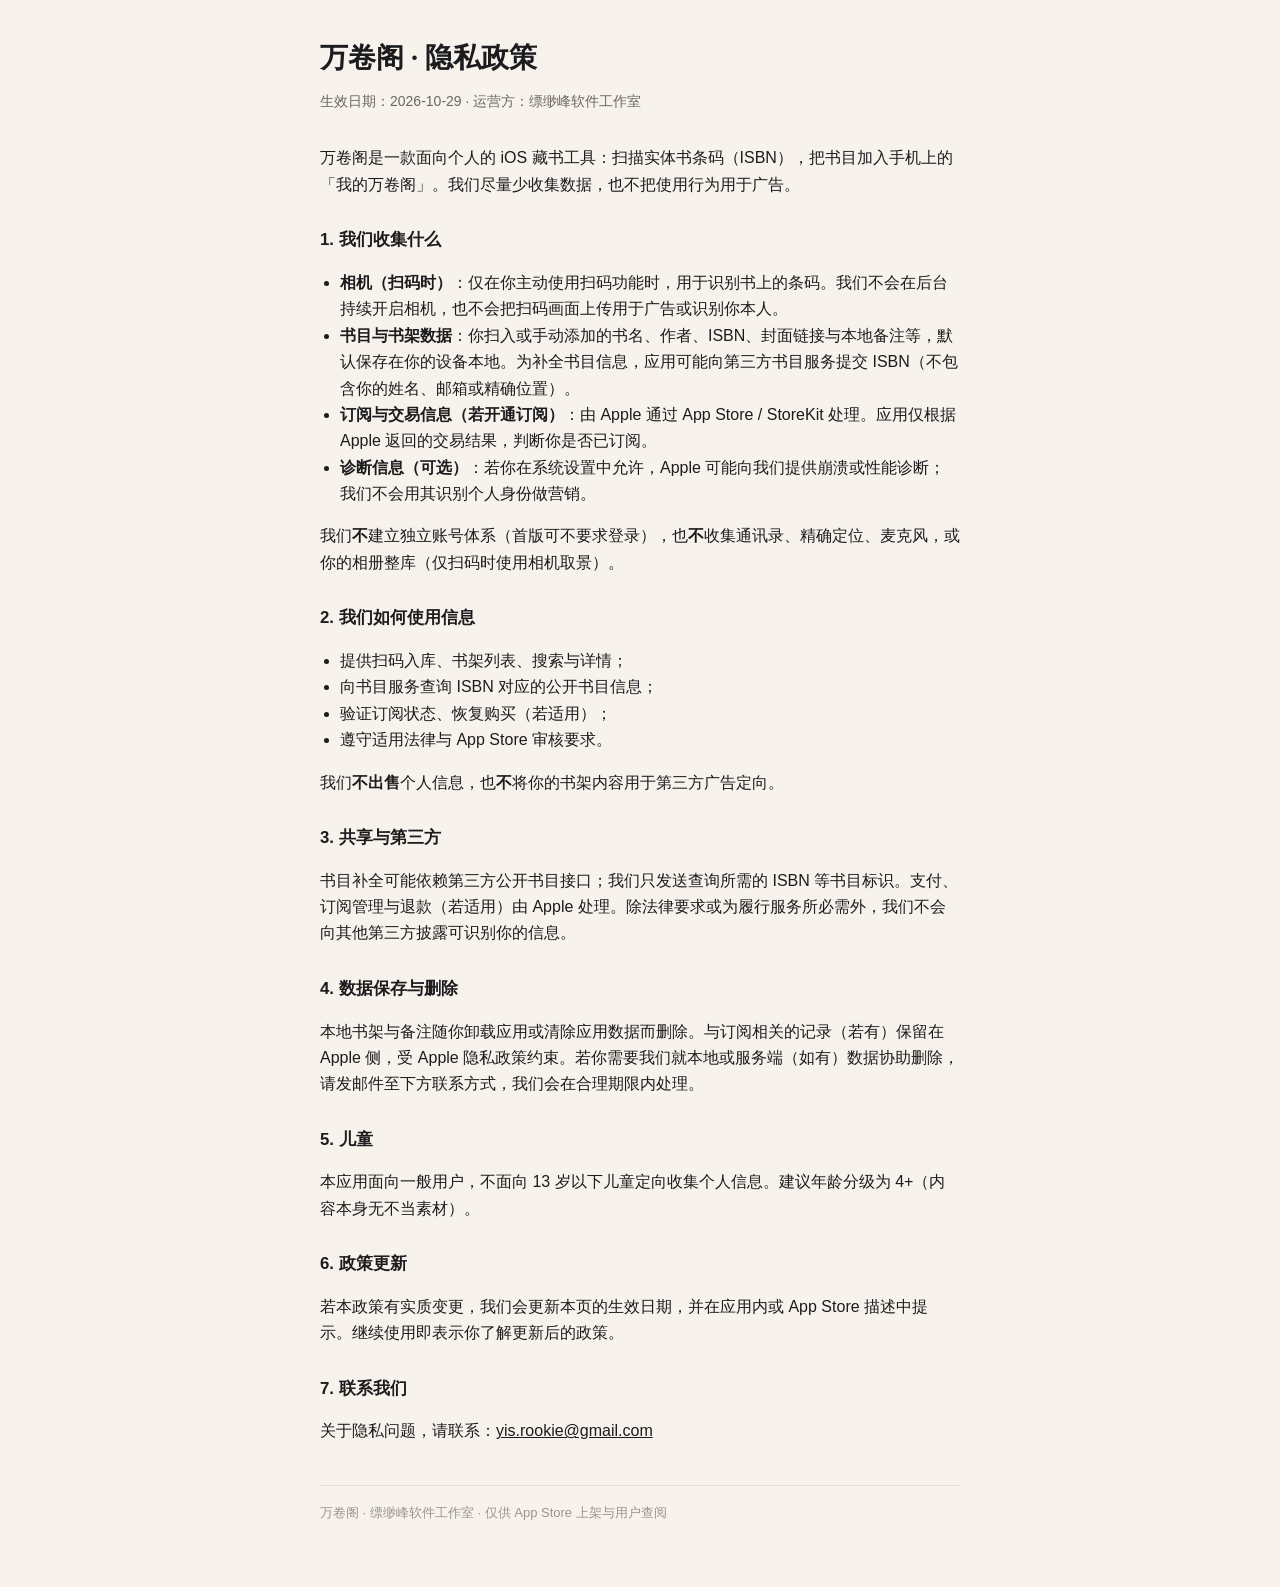
==== wanjuan-ge/privacy.html @ 27b262f0 "Add 万卷阁 privacy policy and terms for App Store Host static legal pages under /wanjuan-ge for App Sto" ====
<!DOCTYPE html>
<html lang="zh-Hans">
<head>
<meta charset="utf-8">
<meta name="viewport" content="width=device-width, initial-scale=1">
<title>万卷阁 · 隐私政策</title>
<style>
  :root { color-scheme: light; }
  body { margin: 0; font-family: -apple-system, BlinkMacSystemFont, "PingFang SC", "Hiragino Sans GB", "Microsoft YaHei", sans-serif; background: #F7F3EC; color: #1C1C1E; line-height: 1.65; }
  main { max-width: 40rem; margin: 0 auto; padding: 2.5rem 1.25rem 4rem; }
  h1 { font-family: "New York", "Songti SC", "Songti TC", serif; font-weight: 600; font-size: 1.75rem; line-height: 1.3; margin: 0 0 0.5rem; }
  .meta { color: #6B6560; font-size: 0.875rem; margin-bottom: 2rem; }
  h2 { font-size: 1.05rem; margin: 1.75rem 0 0.5rem; }
  p, li { color: #1C1C1E; font-size: 1rem; }
  ul { padding-left: 1.25rem; }
  a { color: #1C1C1E; }
  footer { margin-top: 2.5rem; padding-top: 1rem; border-top: 1px solid #E5DFD6; color: #9A948C; font-size: 0.8125rem; }
</style>
</head>
<body>
<main>
  <h1>万卷阁 · 隐私政策</h1>
  <p class="meta">生效日期：2026-10-29 · 运营方：缥缈峰软件工作室</p>

  <p>万卷阁是一款面向个人的 iOS 藏书工具：扫描实体书条码（ISBN），把书目加入手机上的「我的万卷阁」。我们尽量少收集数据，也不把使用行为用于广告。</p>

  <h2>1. 我们收集什么</h2>
  <ul>
    <li><strong>相机（扫码时）</strong>：仅在你主动使用扫码功能时，用于识别书上的条码。我们不会在后台持续开启相机，也不会把扫码画面上传用于广告或识别你本人。</li>
    <li><strong>书目与书架数据</strong>：你扫入或手动添加的书名、作者、ISBN、封面链接与本地备注等，默认保存在你的设备本地。为补全书目信息，应用可能向第三方书目服务提交 ISBN（不包含你的姓名、邮箱或精确位置）。</li>
    <li><strong>订阅与交易信息（若开通订阅）</strong>：由 Apple 通过 App Store / StoreKit 处理。应用仅根据 Apple 返回的交易结果，判断你是否已订阅。</li>
    <li><strong>诊断信息（可选）</strong>：若你在系统设置中允许，Apple 可能向我们提供崩溃或性能诊断；我们不会用其识别个人身份做营销。</li>
  </ul>
  <p>我们<strong>不</strong>建立独立账号体系（首版可不要求登录），也<strong>不</strong>收集通讯录、精确定位、麦克风，或你的相册整库（仅扫码时使用相机取景）。</p>

  <h2>2. 我们如何使用信息</h2>
  <ul>
    <li>提供扫码入库、书架列表、搜索与详情；</li>
    <li>向书目服务查询 ISBN 对应的公开书目信息；</li>
    <li>验证订阅状态、恢复购买（若适用）；</li>
    <li>遵守适用法律与 App Store 审核要求。</li>
  </ul>
  <p>我们<strong>不出售</strong>个人信息，也<strong>不</strong>将你的书架内容用于第三方广告定向。</p>

  <h2>3. 共享与第三方</h2>
  <p>书目补全可能依赖第三方公开书目接口；我们只发送查询所需的 ISBN 等书目标识。支付、订阅管理与退款（若适用）由 Apple 处理。除法律要求或为履行服务所必需外，我们不会向其他第三方披露可识别你的信息。</p>

  <h2>4. 数据保存与删除</h2>
  <p>本地书架与备注随你卸载应用或清除应用数据而删除。与订阅相关的记录（若有）保留在 Apple 侧，受 Apple 隐私政策约束。若你需要我们就本地或服务端（如有）数据协助删除，请发邮件至下方联系方式，我们会在合理期限内处理。</p>

  <h2>5. 儿童</h2>
  <p>本应用面向一般用户，不面向 13 岁以下儿童定向收集个人信息。建议年龄分级为 4+（内容本身无不当素材）。</p>

  <h2>6. 政策更新</h2>
  <p>若本政策有实质变更，我们会更新本页的生效日期，并在应用内或 App Store 描述中提示。继续使用即表示你了解更新后的政策。</p>

  <h2>7. 联系我们</h2>
  <p>关于隐私问题，请联系：<a href="mailto:yis.rookie@gmail.com">yis.rookie@gmail.com</a></p>

  <footer>万卷阁 · 缥缈峰软件工作室 · 仅供 App Store 上架与用户查阅</footer>
</main>
</body>
</html>
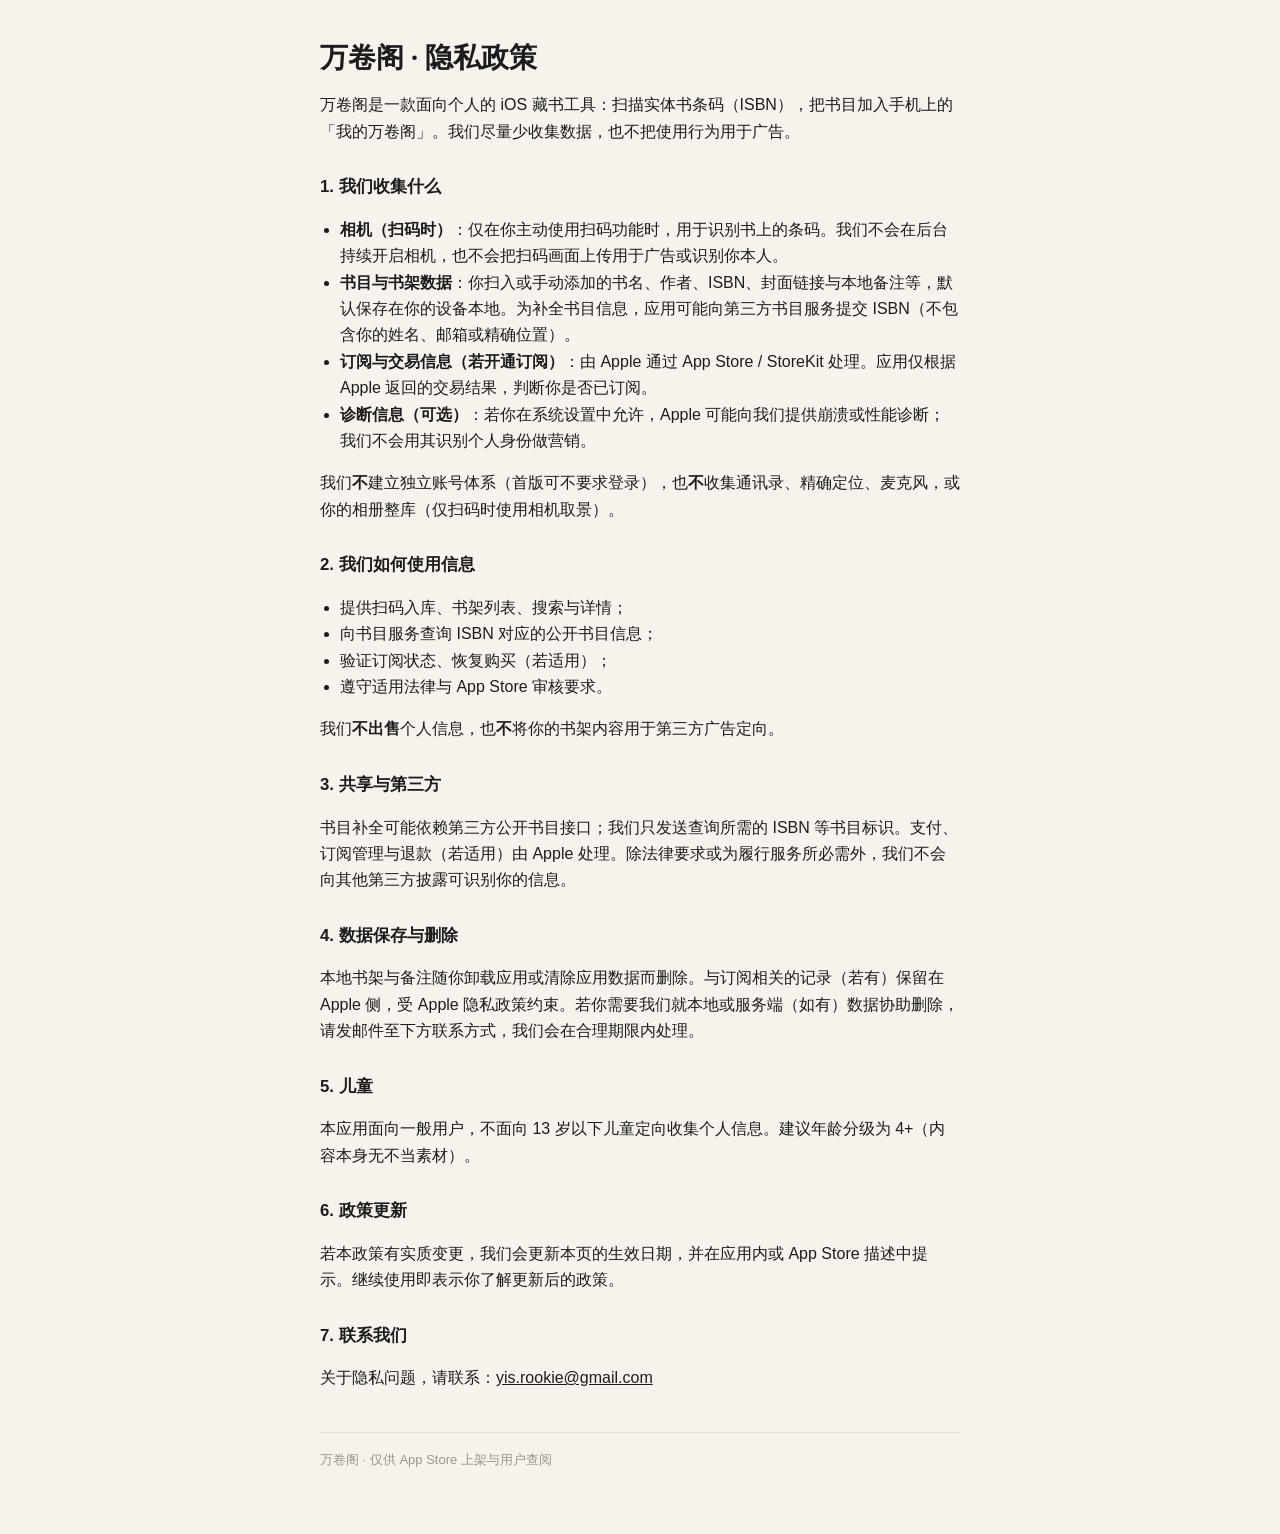
==== commit 132a2ab8: "Replace 缥缈峰软件工作室 with 万卷阁 on legal pages Drop the operator line and name 万卷阁 as the rights holder.  " ====
--- a/wanjuan-ge/privacy.html
+++ b/wanjuan-ge/privacy.html
@@ -20,7 +20,6 @@
 <body>
 <main>
   <h1>万卷阁 · 隐私政策</h1>
-  <p class="meta">生效日期：2026-10-29 · 运营方：缥缈峰软件工作室</p>
 
   <p>万卷阁是一款面向个人的 iOS 藏书工具：扫描实体书条码（ISBN），把书目加入手机上的「我的万卷阁」。我们尽量少收集数据，也不把使用行为用于广告。</p>
 
@@ -57,7 +56,7 @@
   <h2>7. 联系我们</h2>
   <p>关于隐私问题，请联系：<a href="mailto:yis.rookie@gmail.com">yis.rookie@gmail.com</a></p>
 
-  <footer>万卷阁 · 缥缈峰软件工作室 · 仅供 App Store 上架与用户查阅</footer>
+  <footer>万卷阁 · 仅供 App Store 上架与用户查阅</footer>
 </main>
 </body>
 </html>
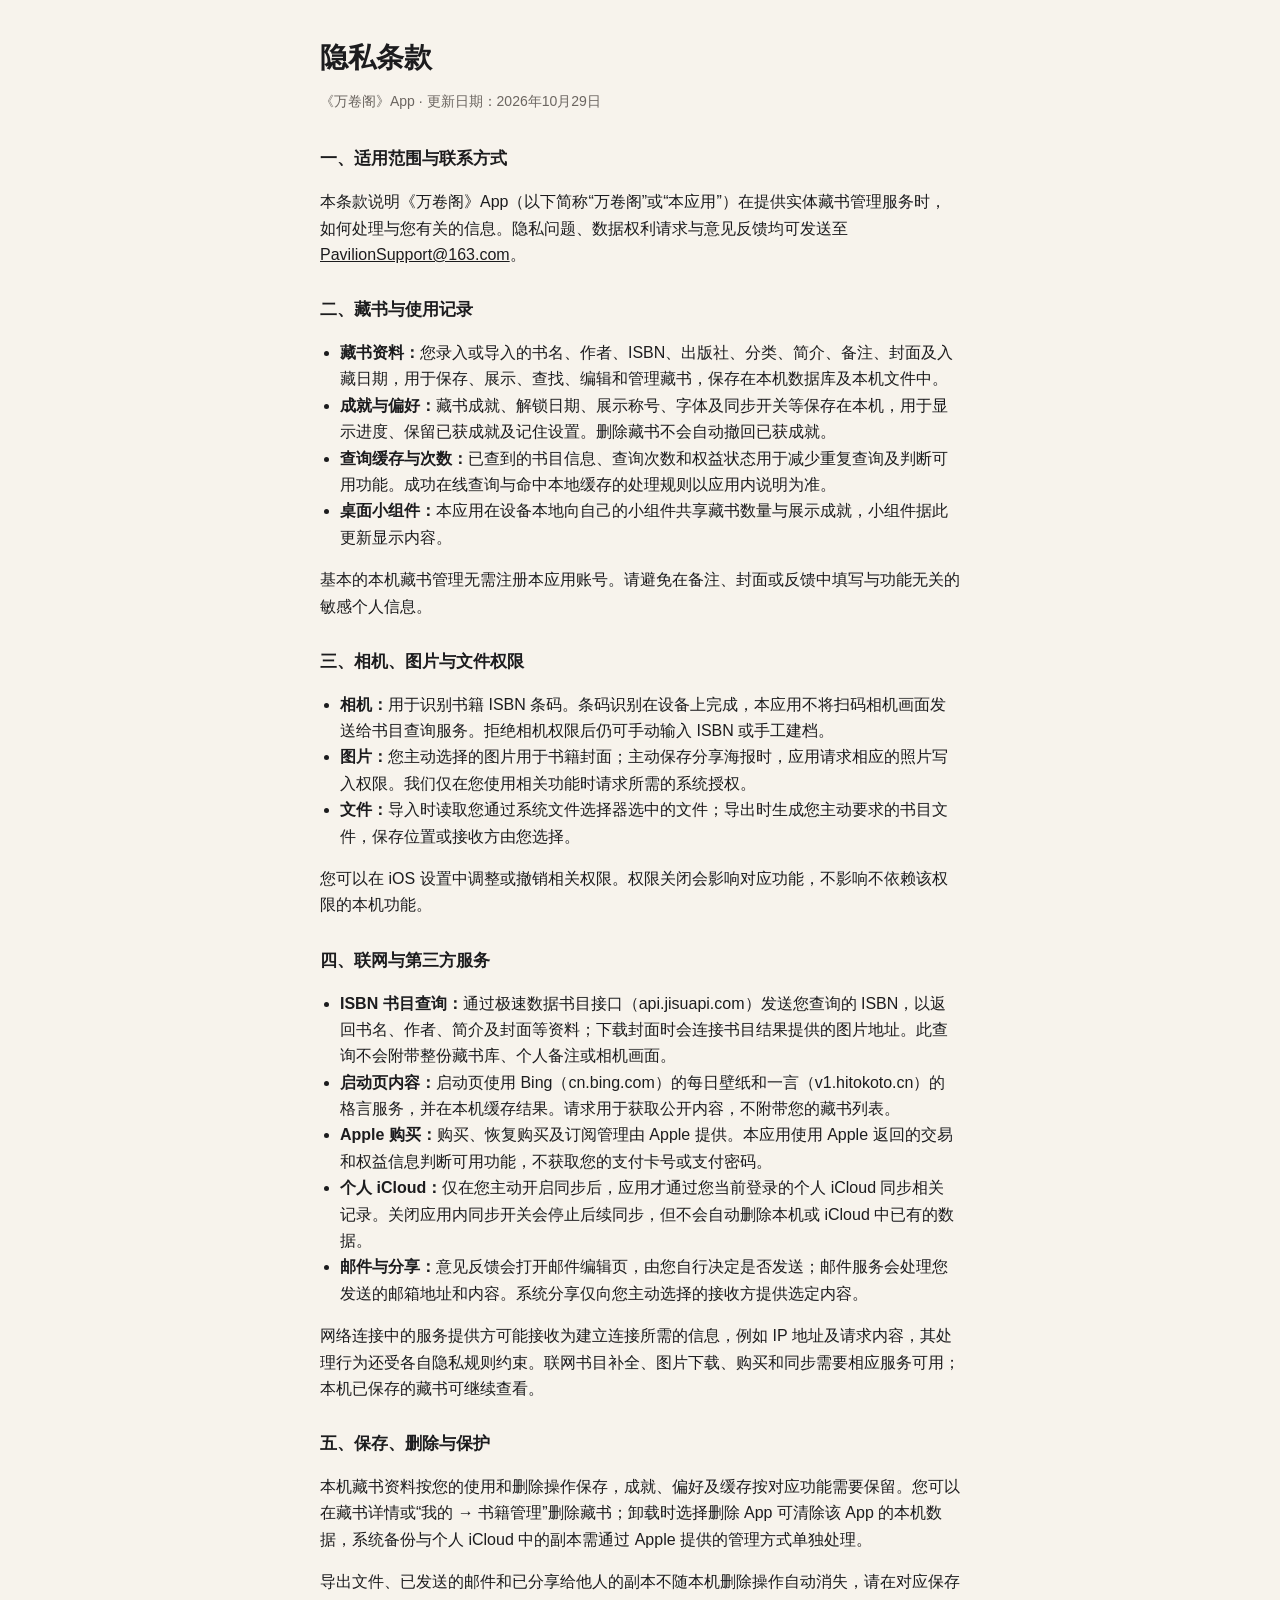
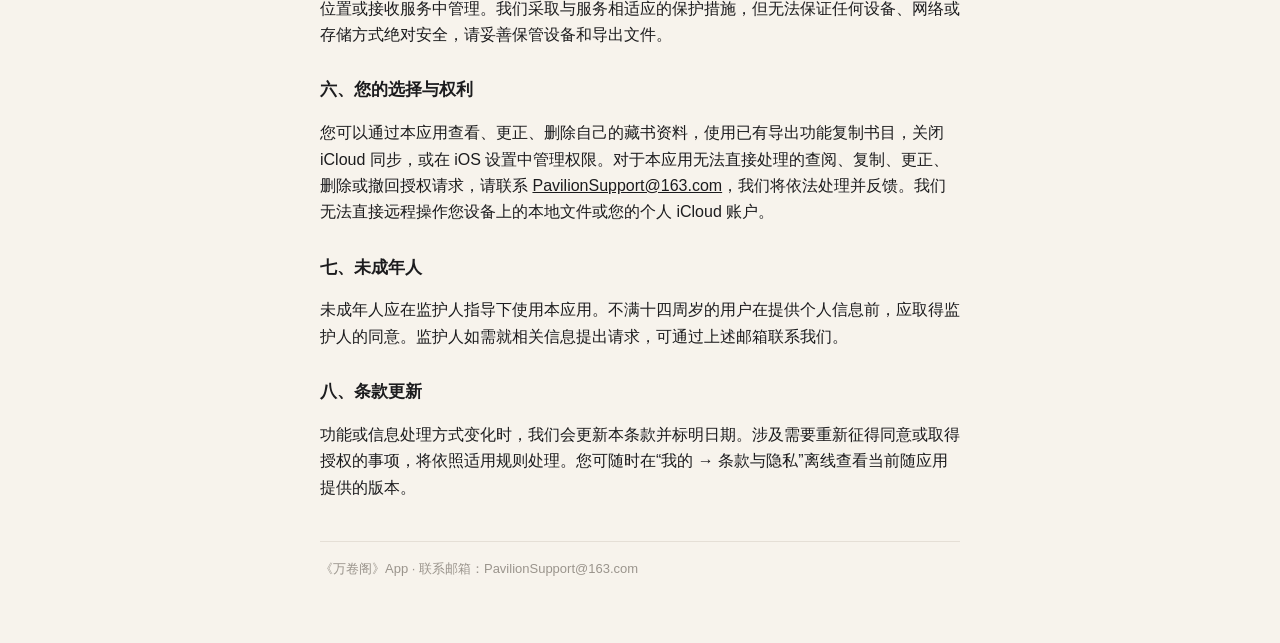
==== commit 3b1ef952: "万卷阁：替换隐私条款与用户协议全文 Co-authored-by: Rookie <0510rookie@gmail.com>" ====
--- a/wanjuan-ge/privacy.html
+++ b/wanjuan-ge/privacy.html
@@ -3,7 +3,7 @@
 <head>
 <meta charset="utf-8">
 <meta name="viewport" content="width=device-width, initial-scale=1">
-<title>万卷阁 · 隐私政策</title>
+<title>万卷阁 · 隐私条款</title>
 <style>
   :root { color-scheme: light; }
   body { margin: 0; font-family: -apple-system, BlinkMacSystemFont, "PingFang SC", "Hiragino Sans GB", "Microsoft YaHei", sans-serif; background: #F7F3EC; color: #1C1C1E; line-height: 1.65; }
@@ -19,44 +19,53 @@
 </head>
 <body>
 <main>
-  <h1>万卷阁 · 隐私政策</h1>
+  <h1>隐私条款</h1>
+  <p class="meta">《万卷阁》App · 更新日期：2026年10月29日</p>
 
-  <p>万卷阁是一款面向个人的 iOS 藏书工具：扫描实体书条码（ISBN），把书目加入手机上的「我的万卷阁」。我们尽量少收集数据，也不把使用行为用于广告。</p>
+  <h2>一、适用范围与联系方式</h2>
+  <p>本条款说明《万卷阁》App（以下简称“万卷阁”或“本应用”）在提供实体藏书管理服务时，如何处理与您有关的信息。隐私问题、数据权利请求与意见反馈均可发送至 <a href="mailto:PavilionSupport@163.com">PavilionSupport@163.com</a>。</p>
 
-  <h2>1. 我们收集什么</h2>
+  <h2>二、藏书与使用记录</h2>
   <ul>
-    <li><strong>相机（扫码时）</strong>：仅在你主动使用扫码功能时，用于识别书上的条码。我们不会在后台持续开启相机，也不会把扫码画面上传用于广告或识别你本人。</li>
-    <li><strong>书目与书架数据</strong>：你扫入或手动添加的书名、作者、ISBN、封面链接与本地备注等，默认保存在你的设备本地。为补全书目信息，应用可能向第三方书目服务提交 ISBN（不包含你的姓名、邮箱或精确位置）。</li>
-    <li><strong>订阅与交易信息（若开通订阅）</strong>：由 Apple 通过 App Store / StoreKit 处理。应用仅根据 Apple 返回的交易结果，判断你是否已订阅。</li>
-    <li><strong>诊断信息（可选）</strong>：若你在系统设置中允许，Apple 可能向我们提供崩溃或性能诊断；我们不会用其识别个人身份做营销。</li>
+    <li><strong>藏书资料：</strong>您录入或导入的书名、作者、ISBN、出版社、分类、简介、备注、封面及入藏日期，用于保存、展示、查找、编辑和管理藏书，保存在本机数据库及本机文件中。</li>
+    <li><strong>成就与偏好：</strong>藏书成就、解锁日期、展示称号、字体及同步开关等保存在本机，用于显示进度、保留已获成就及记住设置。删除藏书不会自动撤回已获成就。</li>
+    <li><strong>查询缓存与次数：</strong>已查到的书目信息、查询次数和权益状态用于减少重复查询及判断可用功能。成功在线查询与命中本地缓存的处理规则以应用内说明为准。</li>
+    <li><strong>桌面小组件：</strong>本应用在设备本地向自己的小组件共享藏书数量与展示成就，小组件据此更新显示内容。</li>
   </ul>
-  <p>我们<strong>不</strong>建立独立账号体系（首版可不要求登录），也<strong>不</strong>收集通讯录、精确定位、麦克风，或你的相册整库（仅扫码时使用相机取景）。</p>
+  <p>基本的本机藏书管理无需注册本应用账号。请避免在备注、封面或反馈中填写与功能无关的敏感个人信息。</p>
 
-  <h2>2. 我们如何使用信息</h2>
+  <h2>三、相机、图片与文件权限</h2>
   <ul>
-    <li>提供扫码入库、书架列表、搜索与详情；</li>
-    <li>向书目服务查询 ISBN 对应的公开书目信息；</li>
-    <li>验证订阅状态、恢复购买（若适用）；</li>
-    <li>遵守适用法律与 App Store 审核要求。</li>
+    <li><strong>相机：</strong>用于识别书籍 ISBN 条码。条码识别在设备上完成，本应用不将扫码相机画面发送给书目查询服务。拒绝相机权限后仍可手动输入 ISBN 或手工建档。</li>
+    <li><strong>图片：</strong>您主动选择的图片用于书籍封面；主动保存分享海报时，应用请求相应的照片写入权限。我们仅在您使用相关功能时请求所需的系统授权。</li>
+    <li><strong>文件：</strong>导入时读取您通过系统文件选择器选中的文件；导出时生成您主动要求的书目文件，保存位置或接收方由您选择。</li>
   </ul>
-  <p>我们<strong>不出售</strong>个人信息，也<strong>不</strong>将你的书架内容用于第三方广告定向。</p>
+  <p>您可以在 iOS 设置中调整或撤销相关权限。权限关闭会影响对应功能，不影响不依赖该权限的本机功能。</p>
 
-  <h2>3. 共享与第三方</h2>
-  <p>书目补全可能依赖第三方公开书目接口；我们只发送查询所需的 ISBN 等书目标识。支付、订阅管理与退款（若适用）由 Apple 处理。除法律要求或为履行服务所必需外，我们不会向其他第三方披露可识别你的信息。</p>
+  <h2>四、联网与第三方服务</h2>
+  <ul>
+    <li><strong>ISBN 书目查询：</strong>通过极速数据书目接口（api.jisuapi.com）发送您查询的 ISBN，以返回书名、作者、简介及封面等资料；下载封面时会连接书目结果提供的图片地址。此查询不会附带整份藏书库、个人备注或相机画面。</li>
+    <li><strong>启动页内容：</strong>启动页使用 Bing（cn.bing.com）的每日壁纸和一言（v1.hitokoto.cn）的格言服务，并在本机缓存结果。请求用于获取公开内容，不附带您的藏书列表。</li>
+    <li><strong>Apple 购买：</strong>购买、恢复购买及订阅管理由 Apple 提供。本应用使用 Apple 返回的交易和权益信息判断可用功能，不获取您的支付卡号或支付密码。</li>
+    <li><strong>个人 iCloud：</strong>仅在您主动开启同步后，应用才通过您当前登录的个人 iCloud 同步相关记录。关闭应用内同步开关会停止后续同步，但不会自动删除本机或 iCloud 中已有的数据。</li>
+    <li><strong>邮件与分享：</strong>意见反馈会打开邮件编辑页，由您自行决定是否发送；邮件服务会处理您发送的邮箱地址和内容。系统分享仅向您主动选择的接收方提供选定内容。</li>
+  </ul>
+  <p>网络连接中的服务提供方可能接收为建立连接所需的信息，例如 IP 地址及请求内容，其处理行为还受各自隐私规则约束。联网书目补全、图片下载、购买和同步需要相应服务可用；本机已保存的藏书可继续查看。</p>
 
-  <h2>4. 数据保存与删除</h2>
-  <p>本地书架与备注随你卸载应用或清除应用数据而删除。与订阅相关的记录（若有）保留在 Apple 侧，受 Apple 隐私政策约束。若你需要我们就本地或服务端（如有）数据协助删除，请发邮件至下方联系方式，我们会在合理期限内处理。</p>
+  <h2>五、保存、删除与保护</h2>
+  <p>本机藏书资料按您的使用和删除操作保存，成就、偏好及缓存按对应功能需要保留。您可以在藏书详情或“我的 → 书籍管理”删除藏书；卸载时选择删除 App 可清除该 App 的本机数据，系统备份与个人 iCloud 中的副本需通过 Apple 提供的管理方式单独处理。</p>
+  <p>导出文件、已发送的邮件和已分享给他人的副本不随本机删除操作自动消失，请在对应保存位置或接收服务中管理。我们采取与服务相适应的保护措施，但无法保证任何设备、网络或存储方式绝对安全，请妥善保管设备和导出文件。</p>
 
-  <h2>5. 儿童</h2>
-  <p>本应用面向一般用户，不面向 13 岁以下儿童定向收集个人信息。建议年龄分级为 4+（内容本身无不当素材）。</p>
+  <h2>六、您的选择与权利</h2>
+  <p>您可以通过本应用查看、更正、删除自己的藏书资料，使用已有导出功能复制书目，关闭 iCloud 同步，或在 iOS 设置中管理权限。对于本应用无法直接处理的查阅、复制、更正、删除或撤回授权请求，请联系 <a href="mailto:PavilionSupport@163.com">PavilionSupport@163.com</a>，我们将依法处理并反馈。我们无法直接远程操作您设备上的本地文件或您的个人 iCloud 账户。</p>
 
-  <h2>6. 政策更新</h2>
-  <p>若本政策有实质变更，我们会更新本页的生效日期，并在应用内或 App Store 描述中提示。继续使用即表示你了解更新后的政策。</p>
+  <h2>七、未成年人</h2>
+  <p>未成年人应在监护人指导下使用本应用。不满十四周岁的用户在提供个人信息前，应取得监护人的同意。监护人如需就相关信息提出请求，可通过上述邮箱联系我们。</p>
 
-  <h2>7. 联系我们</h2>
-  <p>关于隐私问题，请联系：<a href="mailto:yis.rookie@gmail.com">yis.rookie@gmail.com</a></p>
+  <h2>八、条款更新</h2>
+  <p>功能或信息处理方式变化时，我们会更新本条款并标明日期。涉及需要重新征得同意或取得授权的事项，将依照适用规则处理。您可随时在“我的 → 条款与隐私”离线查看当前随应用提供的版本。</p>
 
-  <footer>万卷阁 · 仅供 App Store 上架与用户查阅</footer>
+  <footer>《万卷阁》App · 联系邮箱：PavilionSupport@163.com</footer>
 </main>
 </body>
 </html>
